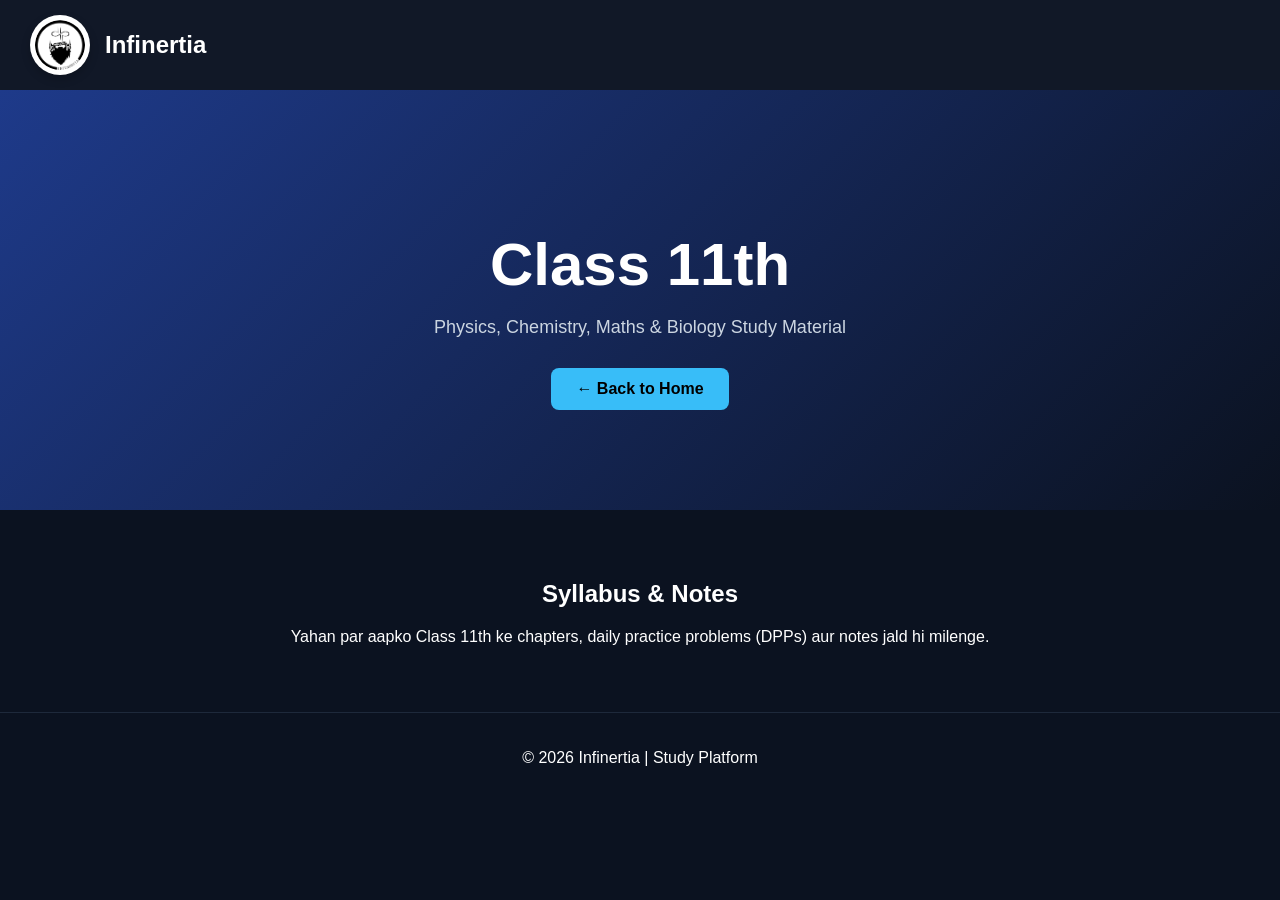
==== class11/index.html @ 275feafd "Create index.html" ====
<!DOCTYPE html>
<html lang="en">
<head>
    <meta charset="UTF-8">
    <meta name="viewport" content="width=device-width, initial-scale=1.0">
    <title>Class 11th - Infinertia</title>
    <link rel="stylesheet" href="../style.css">
</head>
<body>

<header class="header">
    <img src="../logo.png" class="logo" alt="Infinertia Logo">
    <h1>Infinertia</h1>
</header>

<header class="hero">
    <h1>Class 11th</h1>
    <p>Physics, Chemistry, Maths & Biology Study Material</p>
    <a href="/" class="btn">← Back to Home</a>
</header>

<section class="about">
    <h2>Syllabus & Notes</h2>
    <p>Yahan par aapko Class 11th ke chapters, daily practice problems (DPPs) aur notes jald hi milenge.</p>
</section>

<footer>
    <p>© 2026 Infinertia | Study Platform</p>
</footer>

</body>
</html>
---- style.css ----
body {
    margin: 0;
    font-family: Arial, sans-serif;
    background: #0b1220;
    color: white;
}

.header {
    display: flex;
    align-items: center;  
    justify-content: flex-start;
    gap: 15px;            
    padding: 15px 30px;
    background: #111827;
}

.header h1 {
    margin: 0;
    font-size: 24px;
}

.logo {
    width: 50px;
    height: 50px;
    background: white;      
    padding: 5px;             
    border-radius: 50%;       
    object-fit: contain;      
    box-shadow: 0px 4px 10px rgba(0, 0, 0, 0.2); 
}

.hero {
    text-align: center;
    padding: 100px 20px;
    background: linear-gradient(135deg, #1e3a8a, #0b1220);
}

.hero h1 {
    font-size: 60px;
    margin-bottom: 10px;
}

.hero p {
    color: #cbd5e1;
    font-size: 18px;
    margin-bottom: 20px;
}

.btn {
    display: inline-block;
    padding: 12px 25px;
    background: #38bdf8;
    color: black;
    border-radius: 8px;
    text-decoration: none;
    margin-top: 10px;
    font-weight: bold;
    transition: 0.2s;
}

.btn:hover {
    background: #0ea5e9;
    transform: translateY(-2px);
}

.about {
    text-align: center;
    padding: 50px 20px;
}

.grid {
    display: flex;
    justify-content: center;
    gap: 20px;
    flex-wrap: wrap;
    padding: 40px;
}

.card {
    background: #111827;
    padding: 20px;
    width: 220px;
    border-radius: 10px;
    text-align: center;
    transition: 0.3s;
}

.card:hover {
    transform: scale(1.05);
}

.cta {
    text-align: center;
    padding: 60px;
    background: #1e293b;
}

footer {
    text-align: center;
    padding: 20px;
    background: #0b1220;
    border-top: 1px solid #1e293b;
}
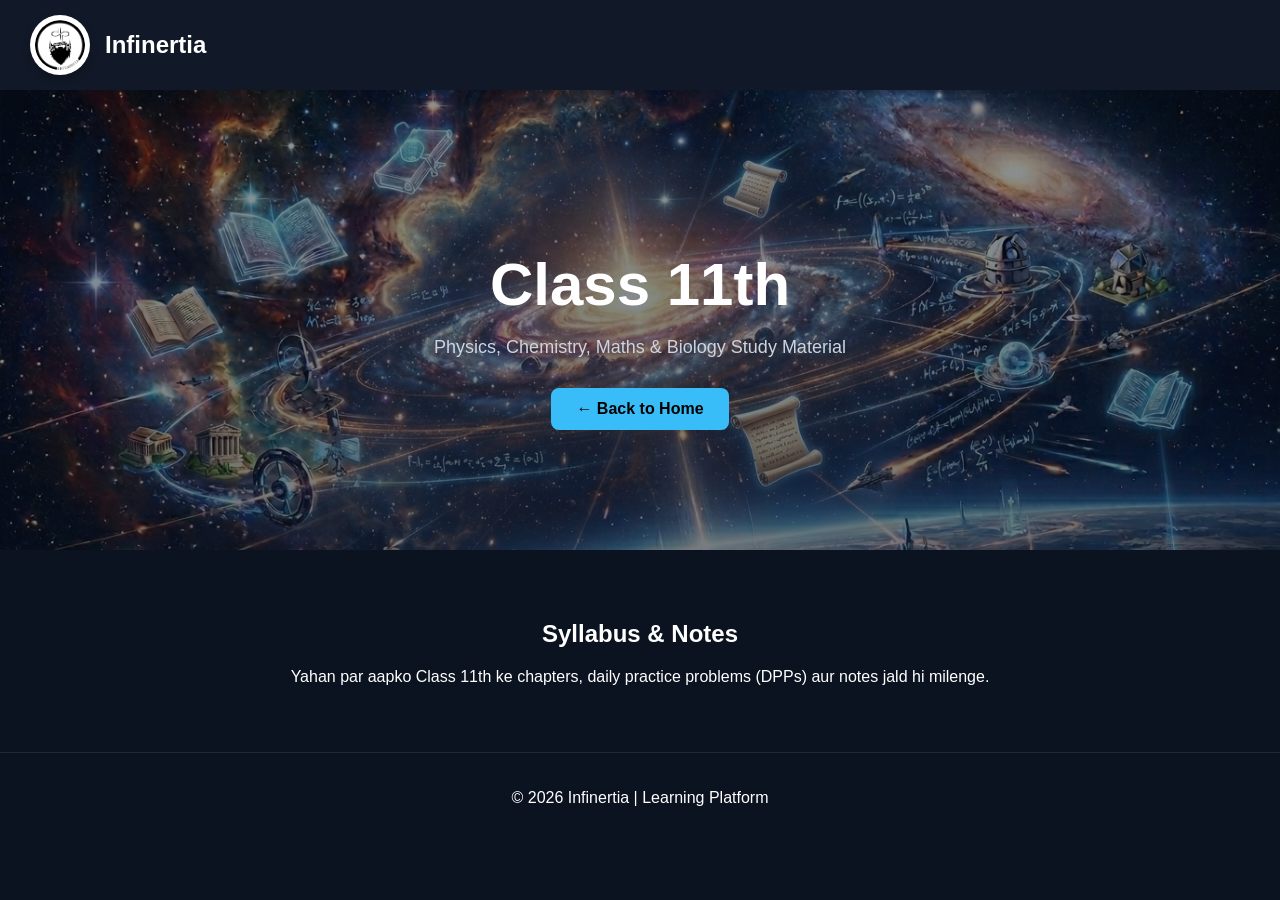
==== commit 62ddb0f8: "Update index.html" ====
--- a/class11/index.html
+++ b/class11/index.html
@@ -25,7 +25,7 @@
 </section>
 
 <footer>
-    <p>© 2026 Infinertia | Study Platform</p>
+    <p>© 2026 Infinertia | Learning Platform</p>
 </footer>
 
 </body>
--- a/style.css
+++ b/style.css
@@ -31,8 +31,11 @@
 
 .hero {
     text-align: center;
-    padding: 100px 20px;
-    background: linear-gradient(135deg, #1e3a8a, #0b1220);
+    padding: 120px 20px;
+    background: linear-gradient(rgba(11, 18, 32, 0.45), rgba(11, 18, 32, 0.55)), url('hero-bg.png');
+    background-size: cover;
+    background-position: center;
+    background-repeat: no-repeat; 
 }
 
 .hero h1 {
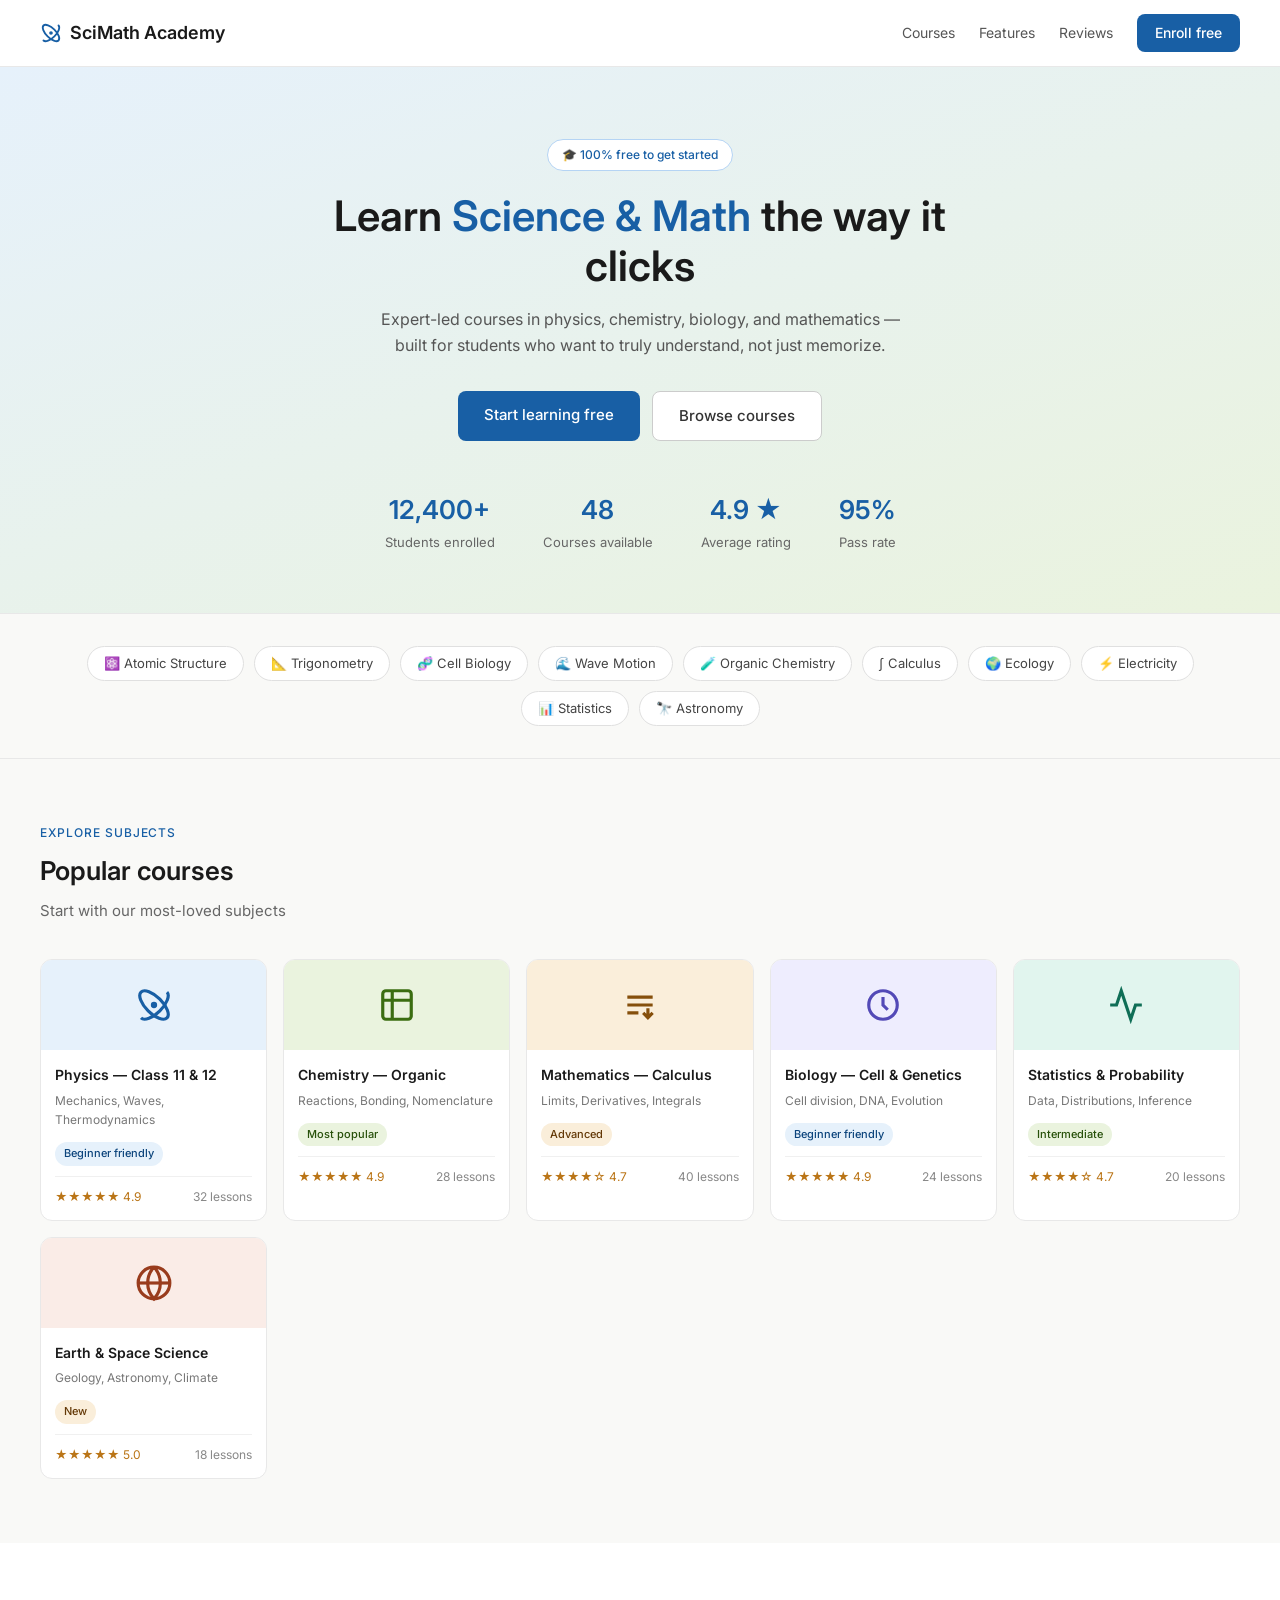
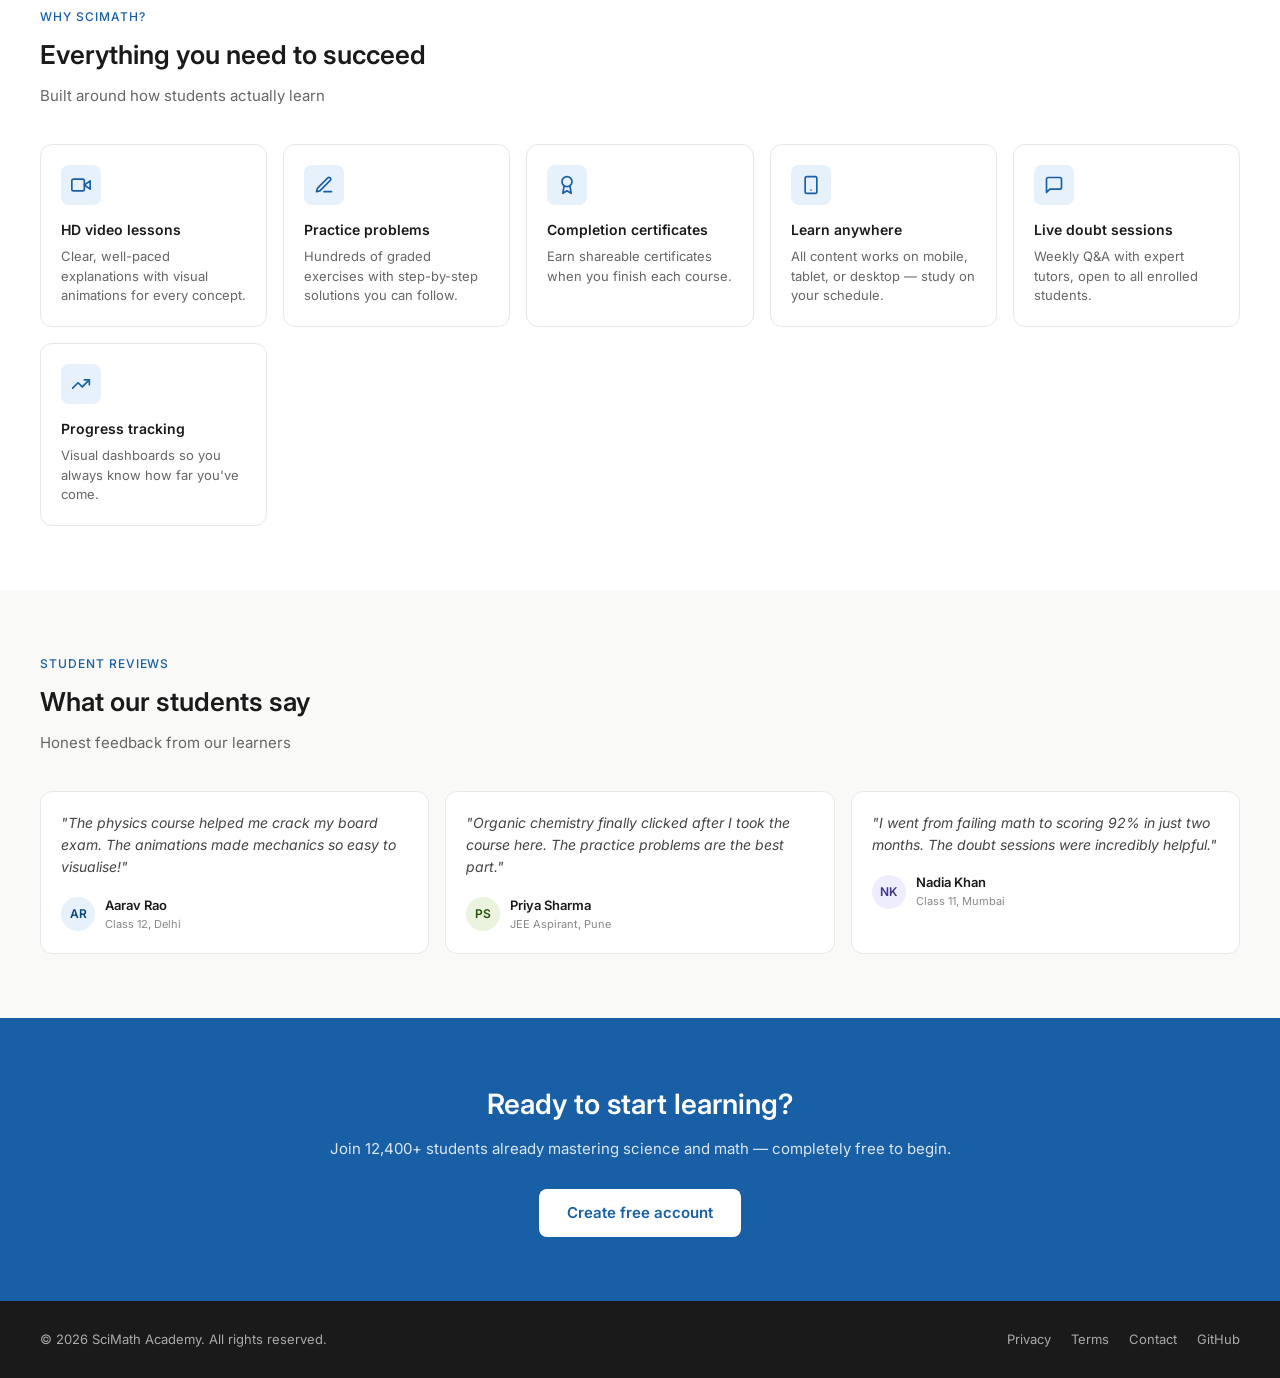
==== commit 392663fa: "Update index.html" ====
--- a/class11/index.html
+++ b/class11/index.html
@@ -1,32 +1,353 @@
+
 <!DOCTYPE html>
 <html lang="en">
 <head>
-    <meta charset="UTF-8">
-    <meta name="viewport" content="width=device-width, initial-scale=1.0">
-    <title>Class 11th - Infinertia</title>
-    <link rel="stylesheet" href="../style.css">
+  <meta charset="UTF-8" />
+  <meta name="viewport" content="width=device-width, initial-scale=1.0"/>
+  <title>SciMath Academy — Learn Science & Math Online</title>
+  <link rel="preconnect" href="https://fonts.googleapis.com">
+  <link rel="preconnect" href="https://fonts.gstatic.com" crossorigin>
+  <link href="https://fonts.googleapis.com/css2?family=Inter:wght@400;500;600&display=swap" rel="stylesheet">
+  <style>
+    *, *::before, *::after { box-sizing: border-box; margin: 0; padding: 0; }
+
+    :root {
+      --blue-50: #E6F1FB; --blue-200: #85B7EB; --blue-600: #185FA5; --blue-800: #0C447C;
+      --green-50: #EAF3DE; --green-800: #27500A; --green-600: #3B6D11;
+      --amber-50: #FAEEDA; --amber-800: #633806; --amber-600: #854F0B;
+      --purple-50: #EEEDFE; --purple-800: #3C3489;
+      --teal-50: #E1F5EE; --teal-800: #085041;
+      --coral-50: #FAECE7; --coral-800: #712B13;
+      --gray: #888780;
+      --radius-md: 8px; --radius-lg: 12px;
+    }
+
+    body { font-family: 'Inter', sans-serif; color: #1a1a1a; background: #fff; line-height: 1.6; }
+
+    /* NAV */
+    nav { display: flex; align-items: center; justify-content: space-between; padding: 14px 40px; border-bottom: 1px solid #e8e8e8; background: #fff; position: sticky; top: 0; z-index: 100; }
+    .logo { font-size: 18px; font-weight: 600; display: flex; align-items: center; gap: 8px; color: #1a1a1a; text-decoration: none; }
+    .logo svg { width: 22px; height: 22px; }
+    .nav-links { display: flex; gap: 24px; align-items: center; }
+    .nav-links a { font-size: 14px; color: #555; text-decoration: none; }
+    .nav-links a:hover { color: #185FA5; }
+    .nav-cta { background: #185FA5; color: #fff !important; padding: 8px 18px; border-radius: var(--radius-md); font-weight: 500; }
+    .nav-cta:hover { background: #0C447C !important; }
+    .hamburger { display: none; cursor: pointer; flex-direction: column; gap: 5px; }
+    .hamburger span { width: 22px; height: 2px; background: #333; border-radius: 2px; display: block; }
+    .mobile-menu { display: none; flex-direction: column; gap: 12px; padding: 16px 40px; background: #fff; border-bottom: 1px solid #e8e8e8; }
+    .mobile-menu a { font-size: 14px; color: #555; text-decoration: none; }
+    .mobile-menu.open { display: flex; }
+
+    /* HERO */
+    .hero { background: linear-gradient(160deg, #E6F1FB 0%, #EAF3DE 100%); padding: 72px 40px 60px; text-align: center; }
+    .hero-badge { display: inline-block; background: #fff; border: 1px solid #B5D4F4; color: #185FA5; font-size: 12px; font-weight: 500; padding: 5px 14px; border-radius: 20px; margin-bottom: 20px; }
+    .hero h1 { font-size: 42px; font-weight: 600; line-height: 1.2; margin-bottom: 16px; max-width: 640px; margin-left: auto; margin-right: auto; }
+    .hero h1 span { color: #185FA5; }
+    .hero p { font-size: 16px; color: #555; max-width: 520px; margin: 0 auto 32px; }
+    .hero-btns { display: flex; gap: 12px; justify-content: center; flex-wrap: wrap; margin-bottom: 48px; }
+    .btn-primary { background: #185FA5; color: #fff; border: none; padding: 12px 26px; border-radius: var(--radius-md); font-size: 15px; cursor: pointer; font-weight: 500; text-decoration: none; display: inline-block; }
+    .btn-primary:hover { background: #0C447C; }
+    .btn-outline { background: #fff; border: 1px solid #ccc; color: #333; padding: 12px 26px; border-radius: var(--radius-md); font-size: 15px; cursor: pointer; font-weight: 500; text-decoration: none; display: inline-block; }
+    .btn-outline:hover { border-color: #185FA5; color: #185FA5; }
+    .stats { display: flex; justify-content: center; gap: 48px; flex-wrap: wrap; }
+    .stat .num { font-size: 26px; font-weight: 600; color: #185FA5; }
+    .stat .lbl { font-size: 13px; color: #666; margin-top: 2px; }
+
+    /* SECTIONS */
+    .section { padding: 64px 40px; }
+    .section.gray { background: #f9f9f7; }
+    .section-label { font-size: 12px; font-weight: 500; color: #185FA5; text-transform: uppercase; letter-spacing: 0.08em; margin-bottom: 8px; }
+    .section-title { font-size: 26px; font-weight: 600; margin-bottom: 8px; }
+    .section-sub { font-size: 15px; color: #666; margin-bottom: 36px; }
+
+    /* COURSES */
+    .courses-grid { display: grid; grid-template-columns: repeat(auto-fit, minmax(200px, 1fr)); gap: 16px; }
+    .course-card { background: #fff; border: 1px solid #e8e8e8; border-radius: var(--radius-lg); overflow: hidden; transition: box-shadow 0.2s, transform 0.2s; cursor: pointer; text-decoration: none; color: inherit; display: block; }
+    .course-card:hover { box-shadow: 0 4px 20px rgba(0,0,0,0.1); transform: translateY(-2px); }
+    .card-thumb { height: 90px; display: flex; align-items: center; justify-content: center; }
+    .card-thumb svg { width: 38px; height: 38px; }
+    .thumb-blue { background: var(--blue-50); }
+    .thumb-green { background: var(--green-50); }
+    .thumb-amber { background: var(--amber-50); }
+    .thumb-purple { background: var(--purple-50); }
+    .thumb-teal { background: var(--teal-50); }
+    .thumb-coral { background: var(--coral-50); }
+    .card-body { padding: 14px; }
+    .card-title { font-size: 14px; font-weight: 600; margin-bottom: 4px; }
+    .card-meta { font-size: 12px; color: #777; margin-bottom: 10px; }
+    .badge { display: inline-block; font-size: 11px; padding: 3px 9px; border-radius: 20px; font-weight: 500; }
+    .badge-blue { background: var(--blue-50); color: var(--blue-800); }
+    .badge-green { background: var(--green-50); color: var(--green-800); }
+    .badge-amber { background: var(--amber-50); color: var(--amber-800); }
+    .card-footer { display: flex; align-items: center; justify-content: space-between; margin-top: 10px; padding-top: 10px; border-top: 1px solid #f0f0f0; }
+    .stars { font-size: 12px; color: #BA7517; }
+    .lessons { font-size: 12px; color: #888; }
+
+    /* FEATURES */
+    .features-grid { display: grid; grid-template-columns: repeat(auto-fit, minmax(200px, 1fr)); gap: 16px; }
+    .feat { padding: 20px; background: #fff; border: 1px solid #e8e8e8; border-radius: var(--radius-lg); }
+    .feat-icon { width: 40px; height: 40px; border-radius: var(--radius-md); background: var(--blue-50); display: flex; align-items: center; justify-content: center; margin-bottom: 14px; }
+    .feat-icon svg { width: 20px; height: 20px; color: #185FA5; stroke: #185FA5; fill: none; }
+    .feat h4 { font-size: 14px; font-weight: 600; margin-bottom: 6px; }
+    .feat p { font-size: 13px; color: #666; line-height: 1.5; }
+
+    /* TESTIMONIALS */
+    .tgrid { display: grid; grid-template-columns: repeat(auto-fit, minmax(220px, 1fr)); gap: 16px; }
+    .tcard { background: #fff; border: 1px solid #e8e8e8; border-radius: var(--radius-lg); padding: 20px; }
+    .tcard blockquote { font-size: 14px; color: #444; line-height: 1.6; margin-bottom: 16px; font-style: italic; }
+    .tauthor { display: flex; align-items: center; gap: 10px; }
+    .avatar { width: 34px; height: 34px; border-radius: 50%; display: flex; align-items: center; justify-content: center; font-size: 12px; font-weight: 600; }
+    .av-blue { background: var(--blue-50); color: var(--blue-800); }
+    .av-green { background: var(--green-50); color: var(--green-800); }
+    .av-purple { background: var(--purple-50); color: var(--purple-800); }
+    .aname { font-size: 13px; font-weight: 600; }
+    .agrade { font-size: 11px; color: #888; }
+
+    /* TOPICS STRIP */
+    .topics { display: flex; flex-wrap: wrap; gap: 10px; justify-content: center; padding: 32px 40px; background: #f9f9f7; border-top: 1px solid #e8e8e8; border-bottom: 1px solid #e8e8e8; }
+    .topic-pill { background: #fff; border: 1px solid #e0e0e0; border-radius: 20px; padding: 6px 16px; font-size: 13px; color: #444; }
+
+    /* CTA */
+    .cta-section { background: #185FA5; padding: 64px 40px; text-align: center; color: #fff; }
+    .cta-section h2 { font-size: 28px; font-weight: 600; margin-bottom: 10px; }
+    .cta-section p { font-size: 15px; opacity: 0.85; margin-bottom: 28px; }
+    .btn-white { background: #fff; color: #185FA5; border: none; padding: 12px 28px; border-radius: var(--radius-md); font-size: 15px; font-weight: 600; cursor: pointer; text-decoration: none; display: inline-block; }
+    .btn-white:hover { background: #E6F1FB; }
+
+    /* FOOTER */
+    footer { padding: 28px 40px; background: #1a1a1a; color: #aaa; display: flex; align-items: center; justify-content: space-between; flex-wrap: wrap; gap: 12px; }
+    .footer-left { font-size: 13px; }
+    .footer-links { display: flex; gap: 20px; }
+    .footer-links a { font-size: 13px; color: #aaa; text-decoration: none; }
+    .footer-links a:hover { color: #fff; }
+
+    /* RESPONSIVE */
+    @media (max-width: 640px) {
+      nav { padding: 14px 20px; }
+      .nav-links { display: none; }
+      .hamburger { display: flex; }
+      .mobile-menu { padding: 16px 20px; }
+      .hero { padding: 48px 20px 40px; }
+      .hero h1 { font-size: 28px; }
+      .stats { gap: 28px; }
+      .section { padding: 48px 20px; }
+      .topics { padding: 24px 20px; }
+      .cta-section { padding: 48px 20px; }
+      footer { padding: 24px 20px; flex-direction: column; text-align: center; }
+    }
+  </style>
 </head>
 <body>
 
-<header class="header">
-    <img src="../logo.png" class="logo" alt="Infinertia Logo">
-    <h1>Infinertia</h1>
-</header>
-
-<header class="hero">
-    <h1>Class 11th</h1>
-    <p>Physics, Chemistry, Maths & Biology Study Material</p>
-    <a href="/" class="btn">← Back to Home</a>
-</header>
-
-<section class="about">
-    <h2>Syllabus & Notes</h2>
-    <p>Yahan par aapko Class 11th ke chapters, daily practice problems (DPPs) aur notes jald hi milenge.</p>
-</section>
-
+<!-- NAV -->
+<nav>
+  <a href="#" class="logo">
+    <svg viewBox="0 0 24 24" fill="none" stroke="#185FA5" stroke-width="2" stroke-linecap="round" stroke-linejoin="round"><circle cx="12" cy="12" r="1"/><path d="M20.2 20.2c2.04-2.03.02-7.36-4.5-11.9C11.18 3.78 5.84 1.76 3.8 3.8c-2.04 2.04-.02 7.37 4.5 11.9s9.87 6.54 11.9 4.5z"/><path d="M3.8 20.2c2.03 2.04 7.37.02 11.9-4.5 4.52-4.53 6.54-9.87 4.5-11.9"/></svg>
+    SciMath Academy
+  </a>
+  <div class="nav-links">
+    <a href="#courses">Courses</a>
+    <a href="#features">Features</a>
+    <a href="#testimonials">Reviews</a>
+    <a href="#enroll" class="nav-cta">Enroll free</a>
+  </div>
+  <div class="hamburger" onclick="document.querySelector('.mobile-menu').classList.toggle('open')">
+    <span></span><span></span><span></span>
+  </div>
+</nav>
+<div class="mobile-menu">
+  <a href="#courses">Courses</a>
+  <a href="#features">Features</a>
+  <a href="#testimonials">Reviews</a>
+  <a href="#enroll" style="color:#185FA5;font-weight:500">Enroll free</a>
+</div>
+
+<!-- HERO -->
+<section class="hero">
+  <div class="hero-badge">🎓 100% free to get started</div>
+  <h1>Learn <span>Science & Math</span> the way it clicks</h1>
+  <p>Expert-led courses in physics, chemistry, biology, and mathematics — built for students who want to truly understand, not just memorize.</p>
+  <div class="hero-btns">
+    <a href="#enroll" class="btn-primary">Start learning free</a>
+    <a href="#courses" class="btn-outline">Browse courses</a>
+  </div>
+  <div class="stats">
+    <div class="stat"><div class="num">12,400+</div><div class="lbl">Students enrolled</div></div>
+    <div class="stat"><div class="num">48</div><div class="lbl">Courses available</div></div>
+    <div class="stat"><div class="num">4.9 ★</div><div class="lbl">Average rating</div></div>
+    <div class="stat"><div class="num">95%</div><div class="lbl">Pass rate</div></div>
+  </div>
+</section>
+
+<!-- TOPIC PILLS -->
+<div class="topics">
+  <span class="topic-pill">⚛️ Atomic Structure</span>
+  <span class="topic-pill">📐 Trigonometry</span>
+  <span class="topic-pill">🧬 Cell Biology</span>
+  <span class="topic-pill">🌊 Wave Motion</span>
+  <span class="topic-pill">🧪 Organic Chemistry</span>
+  <span class="topic-pill">∫ Calculus</span>
+  <span class="topic-pill">🌍 Ecology</span>
+  <span class="topic-pill">⚡ Electricity</span>
+  <span class="topic-pill">📊 Statistics</span>
+  <span class="topic-pill">🔭 Astronomy</span>
+</div>
+
+<!-- COURSES -->
+<section class="section gray" id="courses">
+  <div class="section-label">Explore subjects</div>
+  <div class="section-title">Popular courses</div>
+  <div class="section-sub">Start with our most-loved subjects</div>
+  <div class="courses-grid">
+    <a href="#" class="course-card">
+      <div class="card-thumb thumb-blue">
+        <svg viewBox="0 0 24 24" fill="none" stroke="#185FA5" stroke-width="2"><circle cx="12" cy="12" r="1"/><path d="M20.2 20.2c2.04-2.03.02-7.36-4.5-11.9C11.18 3.78 5.84 1.76 3.8 3.8c-2.04 2.04-.02 7.37 4.5 11.9s9.87 6.54 11.9 4.5z"/><path d="M3.8 20.2c2.03 2.04 7.37.02 11.9-4.5 4.52-4.53 6.54-9.87 4.5-11.9"/></svg>
+      </div>
+      <div class="card-body">
+        <div class="card-title">Physics — Class 11 & 12</div>
+        <div class="card-meta">Mechanics, Waves, Thermodynamics</div>
+        <span class="badge badge-blue">Beginner friendly</span>
+        <div class="card-footer"><span class="stars">★★★★★ 4.9</span><span class="lessons">32 lessons</span></div>
+      </div>
+    </a>
+    <a href="#" class="course-card">
+      <div class="card-thumb thumb-green">
+        <svg viewBox="0 0 24 24" fill="none" stroke="#3B6D11" stroke-width="2"><path d="M9 3H5a2 2 0 0 0-2 2v4m6-6h10a2 2 0 0 1 2 2v4M9 3v18m0 0h10a2 2 0 0 0 2-2V9M9 21H5a2 2 0 0 1-2-2V9m0 0h18"/></svg>
+      </div>
+      <div class="card-body">
+        <div class="card-title">Chemistry — Organic</div>
+        <div class="card-meta">Reactions, Bonding, Nomenclature</div>
+        <span class="badge badge-green">Most popular</span>
+        <div class="card-footer"><span class="stars">★★★★★ 4.9</span><span class="lessons">28 lessons</span></div>
+      </div>
+    </a>
+    <a href="#" class="course-card">
+      <div class="card-thumb thumb-amber">
+        <svg viewBox="0 0 24 24" fill="none" stroke="#854F0B" stroke-width="2"><path d="M4 7h16M4 12h16M4 17h7"/><path d="m14 17 3 3 3-3m-3 3v-6"/></svg>
+      </div>
+      <div class="card-body">
+        <div class="card-title">Mathematics — Calculus</div>
+        <div class="card-meta">Limits, Derivatives, Integrals</div>
+        <span class="badge badge-amber">Advanced</span>
+        <div class="card-footer"><span class="stars">★★★★☆ 4.7</span><span class="lessons">40 lessons</span></div>
+      </div>
+    </a>
+    <a href="#" class="course-card">
+      <div class="card-thumb thumb-purple">
+        <svg viewBox="0 0 24 24" fill="none" stroke="#534AB7" stroke-width="2"><path d="M3 12a9 9 0 1 0 18 0 9 9 0 0 0-18 0"/><path d="M12 7v5l3 3"/></svg>
+      </div>
+      <div class="card-body">
+        <div class="card-title">Biology — Cell & Genetics</div>
+        <div class="card-meta">Cell division, DNA, Evolution</div>
+        <span class="badge badge-blue">Beginner friendly</span>
+        <div class="card-footer"><span class="stars">★★★★★ 4.9</span><span class="lessons">24 lessons</span></div>
+      </div>
+    </a>
+    <a href="#" class="course-card">
+      <div class="card-thumb thumb-teal">
+        <svg viewBox="0 0 24 24" fill="none" stroke="#0F6E56" stroke-width="2"><polyline points="22 12 18 12 15 21 9 3 6 12 2 12"/></svg>
+      </div>
+      <div class="card-body">
+        <div class="card-title">Statistics & Probability</div>
+        <div class="card-meta">Data, Distributions, Inference</div>
+        <span class="badge badge-green">Intermediate</span>
+        <div class="card-footer"><span class="stars">★★★★☆ 4.7</span><span class="lessons">20 lessons</span></div>
+      </div>
+    </a>
+    <a href="#" class="course-card">
+      <div class="card-thumb thumb-coral">
+        <svg viewBox="0 0 24 24" fill="none" stroke="#993C1D" stroke-width="2"><circle cx="12" cy="12" r="10"/><path d="M12 2a14.5 14.5 0 0 0 0 20 14.5 14.5 0 0 0 0-20"/><path d="M2 12h20"/></svg>
+      </div>
+      <div class="card-body">
+        <div class="card-title">Earth & Space Science</div>
+        <div class="card-meta">Geology, Astronomy, Climate</div>
+        <span class="badge badge-amber">New</span>
+        <div class="card-footer"><span class="stars">★★★★★ 5.0</span><span class="lessons">18 lessons</span></div>
+      </div>
+    </a>
+  </div>
+</section>
+
+<!-- FEATURES -->
+<section class="section" id="features">
+  <div class="section-label">Why SciMath?</div>
+  <div class="section-title">Everything you need to succeed</div>
+  <div class="section-sub">Built around how students actually learn</div>
+  <div class="features-grid">
+    <div class="feat">
+      <div class="feat-icon"><svg viewBox="0 0 24 24" stroke-width="2" stroke-linecap="round" stroke-linejoin="round"><polygon points="23 7 16 12 23 17 23 7"/><rect x="1" y="5" width="15" height="14" rx="2"/></svg></div>
+      <h4>HD video lessons</h4>
+      <p>Clear, well-paced explanations with visual animations for every concept.</p>
+    </div>
+    <div class="feat">
+      <div class="feat-icon"><svg viewBox="0 0 24 24" stroke-width="2" stroke-linecap="round" stroke-linejoin="round"><path d="M12 20h9"/><path d="M16.5 3.5a2.121 2.121 0 0 1 3 3L7 19l-4 1 1-4L16.5 3.5z"/></svg></div>
+      <h4>Practice problems</h4>
+      <p>Hundreds of graded exercises with step-by-step solutions you can follow.</p>
+    </div>
+    <div class="feat">
+      <div class="feat-icon"><svg viewBox="0 0 24 24" stroke-width="2" stroke-linecap="round" stroke-linejoin="round"><circle cx="12" cy="8" r="6"/><path d="M15.477 12.89L17 22l-5-3-5 3 1.523-9.11"/></svg></div>
+      <h4>Completion certificates</h4>
+      <p>Earn shareable certificates when you finish each course.</p>
+    </div>
+    <div class="feat">
+      <div class="feat-icon"><svg viewBox="0 0 24 24" stroke-width="2" stroke-linecap="round" stroke-linejoin="round"><rect x="5" y="2" width="14" height="20" rx="2"/><line x1="12" y1="18" x2="12.01" y2="18"/></svg></div>
+      <h4>Learn anywhere</h4>
+      <p>All content works on mobile, tablet, or desktop — study on your schedule.</p>
+    </div>
+    <div class="feat">
+      <div class="feat-icon"><svg viewBox="0 0 24 24" stroke-width="2" stroke-linecap="round" stroke-linejoin="round"><path d="M21 15a2 2 0 0 1-2 2H7l-4 4V5a2 2 0 0 1 2-2h14a2 2 0 0 1 2 2z"/></svg></div>
+      <h4>Live doubt sessions</h4>
+      <p>Weekly Q&A with expert tutors, open to all enrolled students.</p>
+    </div>
+    <div class="feat">
+      <div class="feat-icon"><svg viewBox="0 0 24 24" stroke-width="2" stroke-linecap="round" stroke-linejoin="round"><polyline points="22 7 13.5 15.5 8.5 10.5 2 17"/><polyline points="16 7 22 7 22 13"/></svg></div>
+      <h4>Progress tracking</h4>
+      <p>Visual dashboards so you always know how far you've come.</p>
+    </div>
+  </div>
+</section>
+
+<!-- TESTIMONIALS -->
+<section class="section gray" id="testimonials">
+  <div class="section-label">Student reviews</div>
+  <div class="section-title">What our students say</div>
+  <div class="section-sub">Honest feedback from our learners</div>
+  <div class="tgrid">
+    <div class="tcard">
+      <blockquote>"The physics course helped me crack my board exam. The animations made mechanics so easy to visualise!"</blockquote>
+      <div class="tauthor"><div class="avatar av-blue">AR</div><div><div class="aname">Aarav Rao</div><div class="agrade">Class 12, Delhi</div></div></div>
+    </div>
+    <div class="tcard">
+      <blockquote>"Organic chemistry finally clicked after I took the course here. The practice problems are the best part."</blockquote>
+      <div class="tauthor"><div class="avatar av-green">PS</div><div><div class="aname">Priya Sharma</div><div class="agrade">JEE Aspirant, Pune</div></div></div>
+    </div>
+    <div class="tcard">
+      <blockquote>"I went from failing math to scoring 92% in just two months. The doubt sessions were incredibly helpful."</blockquote>
+      <div class="tauthor"><div class="avatar av-purple">NK</div><div><div class="aname">Nadia Khan</div><div class="agrade">Class 11, Mumbai</div></div></div>
+    </div>
+  </div>
+</section>
+
+<!-- ENROLL CTA -->
+<section class="cta-section" id="enroll">
+  <h2>Ready to start learning?</h2>
+  <p>Join 12,400+ students already mastering science and math — completely free to begin.</p>
+  <a href="mailto:hello@scimathacademy.com" class="btn-white">Create free account</a>
+</section>
+
+<!-- FOOTER -->
 <footer>
-    <p>© 2026 Infinertia | Learning Platform</p>
+  <div class="footer-left">© 2026 SciMath Academy. All rights reserved.</div>
+  <div class="footer-links">
+    <a href="#">Privacy</a>
+    <a href="#">Terms</a>
+    <a href="#">Contact</a>
+    <a href="https://github.com" target="_blank">GitHub</a>
+  </div>
 </footer>
 
 </body>
 </html>
+
+
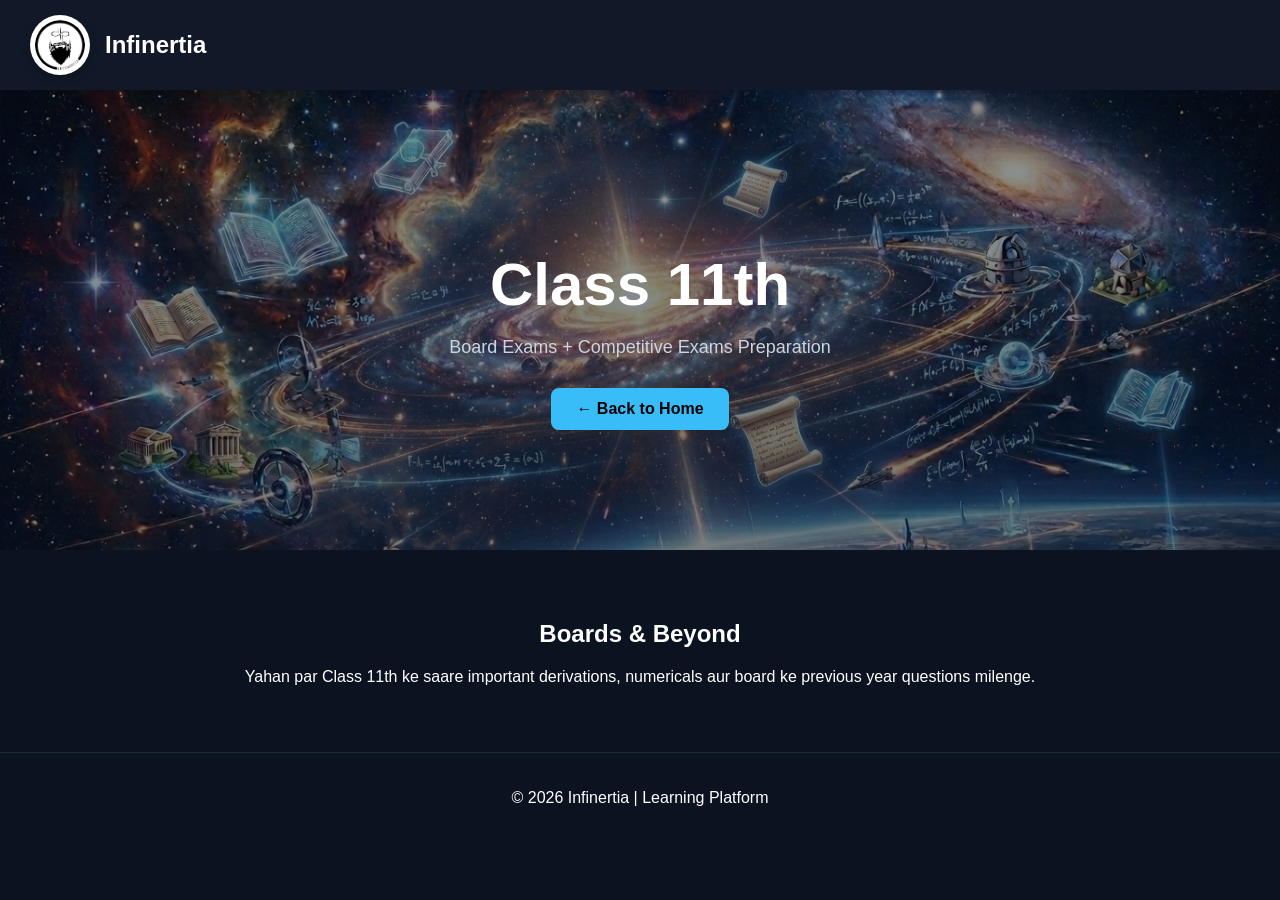
==== commit c0ec8354: "Update index.html" ====
--- a/class11/index.html
+++ b/class11/index.html
@@ -1,353 +1,31 @@
-
 <!DOCTYPE html>
 <html lang="en">
 <head>
-  <meta charset="UTF-8" />
-  <meta name="viewport" content="width=device-width, initial-scale=1.0"/>
-  <title>SciMath Academy — Learn Science & Math Online</title>
-  <link rel="preconnect" href="https://fonts.googleapis.com">
-  <link rel="preconnect" href="https://fonts.gstatic.com" crossorigin>
-  <link href="https://fonts.googleapis.com/css2?family=Inter:wght@400;500;600&display=swap" rel="stylesheet">
-  <style>
-    *, *::before, *::after { box-sizing: border-box; margin: 0; padding: 0; }
-
-    :root {
-      --blue-50: #E6F1FB; --blue-200: #85B7EB; --blue-600: #185FA5; --blue-800: #0C447C;
-      --green-50: #EAF3DE; --green-800: #27500A; --green-600: #3B6D11;
-      --amber-50: #FAEEDA; --amber-800: #633806; --amber-600: #854F0B;
-      --purple-50: #EEEDFE; --purple-800: #3C3489;
-      --teal-50: #E1F5EE; --teal-800: #085041;
-      --coral-50: #FAECE7; --coral-800: #712B13;
-      --gray: #888780;
-      --radius-md: 8px; --radius-lg: 12px;
-    }
-
-    body { font-family: 'Inter', sans-serif; color: #1a1a1a; background: #fff; line-height: 1.6; }
-
-    /* NAV */
-    nav { display: flex; align-items: center; justify-content: space-between; padding: 14px 40px; border-bottom: 1px solid #e8e8e8; background: #fff; position: sticky; top: 0; z-index: 100; }
-    .logo { font-size: 18px; font-weight: 600; display: flex; align-items: center; gap: 8px; color: #1a1a1a; text-decoration: none; }
-    .logo svg { width: 22px; height: 22px; }
-    .nav-links { display: flex; gap: 24px; align-items: center; }
-    .nav-links a { font-size: 14px; color: #555; text-decoration: none; }
-    .nav-links a:hover { color: #185FA5; }
-    .nav-cta { background: #185FA5; color: #fff !important; padding: 8px 18px; border-radius: var(--radius-md); font-weight: 500; }
-    .nav-cta:hover { background: #0C447C !important; }
-    .hamburger { display: none; cursor: pointer; flex-direction: column; gap: 5px; }
-    .hamburger span { width: 22px; height: 2px; background: #333; border-radius: 2px; display: block; }
-    .mobile-menu { display: none; flex-direction: column; gap: 12px; padding: 16px 40px; background: #fff; border-bottom: 1px solid #e8e8e8; }
-    .mobile-menu a { font-size: 14px; color: #555; text-decoration: none; }
-    .mobile-menu.open { display: flex; }
-
-    /* HERO */
-    .hero { background: linear-gradient(160deg, #E6F1FB 0%, #EAF3DE 100%); padding: 72px 40px 60px; text-align: center; }
-    .hero-badge { display: inline-block; background: #fff; border: 1px solid #B5D4F4; color: #185FA5; font-size: 12px; font-weight: 500; padding: 5px 14px; border-radius: 20px; margin-bottom: 20px; }
-    .hero h1 { font-size: 42px; font-weight: 600; line-height: 1.2; margin-bottom: 16px; max-width: 640px; margin-left: auto; margin-right: auto; }
-    .hero h1 span { color: #185FA5; }
-    .hero p { font-size: 16px; color: #555; max-width: 520px; margin: 0 auto 32px; }
-    .hero-btns { display: flex; gap: 12px; justify-content: center; flex-wrap: wrap; margin-bottom: 48px; }
-    .btn-primary { background: #185FA5; color: #fff; border: none; padding: 12px 26px; border-radius: var(--radius-md); font-size: 15px; cursor: pointer; font-weight: 500; text-decoration: none; display: inline-block; }
-    .btn-primary:hover { background: #0C447C; }
-    .btn-outline { background: #fff; border: 1px solid #ccc; color: #333; padding: 12px 26px; border-radius: var(--radius-md); font-size: 15px; cursor: pointer; font-weight: 500; text-decoration: none; display: inline-block; }
-    .btn-outline:hover { border-color: #185FA5; color: #185FA5; }
-    .stats { display: flex; justify-content: center; gap: 48px; flex-wrap: wrap; }
-    .stat .num { font-size: 26px; font-weight: 600; color: #185FA5; }
-    .stat .lbl { font-size: 13px; color: #666; margin-top: 2px; }
-
-    /* SECTIONS */
-    .section { padding: 64px 40px; }
-    .section.gray { background: #f9f9f7; }
-    .section-label { font-size: 12px; font-weight: 500; color: #185FA5; text-transform: uppercase; letter-spacing: 0.08em; margin-bottom: 8px; }
-    .section-title { font-size: 26px; font-weight: 600; margin-bottom: 8px; }
-    .section-sub { font-size: 15px; color: #666; margin-bottom: 36px; }
-
-    /* COURSES */
-    .courses-grid { display: grid; grid-template-columns: repeat(auto-fit, minmax(200px, 1fr)); gap: 16px; }
-    .course-card { background: #fff; border: 1px solid #e8e8e8; border-radius: var(--radius-lg); overflow: hidden; transition: box-shadow 0.2s, transform 0.2s; cursor: pointer; text-decoration: none; color: inherit; display: block; }
-    .course-card:hover { box-shadow: 0 4px 20px rgba(0,0,0,0.1); transform: translateY(-2px); }
-    .card-thumb { height: 90px; display: flex; align-items: center; justify-content: center; }
-    .card-thumb svg { width: 38px; height: 38px; }
-    .thumb-blue { background: var(--blue-50); }
-    .thumb-green { background: var(--green-50); }
-    .thumb-amber { background: var(--amber-50); }
-    .thumb-purple { background: var(--purple-50); }
-    .thumb-teal { background: var(--teal-50); }
-    .thumb-coral { background: var(--coral-50); }
-    .card-body { padding: 14px; }
-    .card-title { font-size: 14px; font-weight: 600; margin-bottom: 4px; }
-    .card-meta { font-size: 12px; color: #777; margin-bottom: 10px; }
-    .badge { display: inline-block; font-size: 11px; padding: 3px 9px; border-radius: 20px; font-weight: 500; }
-    .badge-blue { background: var(--blue-50); color: var(--blue-800); }
-    .badge-green { background: var(--green-50); color: var(--green-800); }
-    .badge-amber { background: var(--amber-50); color: var(--amber-800); }
-    .card-footer { display: flex; align-items: center; justify-content: space-between; margin-top: 10px; padding-top: 10px; border-top: 1px solid #f0f0f0; }
-    .stars { font-size: 12px; color: #BA7517; }
-    .lessons { font-size: 12px; color: #888; }
-
-    /* FEATURES */
-    .features-grid { display: grid; grid-template-columns: repeat(auto-fit, minmax(200px, 1fr)); gap: 16px; }
-    .feat { padding: 20px; background: #fff; border: 1px solid #e8e8e8; border-radius: var(--radius-lg); }
-    .feat-icon { width: 40px; height: 40px; border-radius: var(--radius-md); background: var(--blue-50); display: flex; align-items: center; justify-content: center; margin-bottom: 14px; }
-    .feat-icon svg { width: 20px; height: 20px; color: #185FA5; stroke: #185FA5; fill: none; }
-    .feat h4 { font-size: 14px; font-weight: 600; margin-bottom: 6px; }
-    .feat p { font-size: 13px; color: #666; line-height: 1.5; }
-
-    /* TESTIMONIALS */
-    .tgrid { display: grid; grid-template-columns: repeat(auto-fit, minmax(220px, 1fr)); gap: 16px; }
-    .tcard { background: #fff; border: 1px solid #e8e8e8; border-radius: var(--radius-lg); padding: 20px; }
-    .tcard blockquote { font-size: 14px; color: #444; line-height: 1.6; margin-bottom: 16px; font-style: italic; }
-    .tauthor { display: flex; align-items: center; gap: 10px; }
-    .avatar { width: 34px; height: 34px; border-radius: 50%; display: flex; align-items: center; justify-content: center; font-size: 12px; font-weight: 600; }
-    .av-blue { background: var(--blue-50); color: var(--blue-800); }
-    .av-green { background: var(--green-50); color: var(--green-800); }
-    .av-purple { background: var(--purple-50); color: var(--purple-800); }
-    .aname { font-size: 13px; font-weight: 600; }
-    .agrade { font-size: 11px; color: #888; }
-
-    /* TOPICS STRIP */
-    .topics { display: flex; flex-wrap: wrap; gap: 10px; justify-content: center; padding: 32px 40px; background: #f9f9f7; border-top: 1px solid #e8e8e8; border-bottom: 1px solid #e8e8e8; }
-    .topic-pill { background: #fff; border: 1px solid #e0e0e0; border-radius: 20px; padding: 6px 16px; font-size: 13px; color: #444; }
-
-    /* CTA */
-    .cta-section { background: #185FA5; padding: 64px 40px; text-align: center; color: #fff; }
-    .cta-section h2 { font-size: 28px; font-weight: 600; margin-bottom: 10px; }
-    .cta-section p { font-size: 15px; opacity: 0.85; margin-bottom: 28px; }
-    .btn-white { background: #fff; color: #185FA5; border: none; padding: 12px 28px; border-radius: var(--radius-md); font-size: 15px; font-weight: 600; cursor: pointer; text-decoration: none; display: inline-block; }
-    .btn-white:hover { background: #E6F1FB; }
-
-    /* FOOTER */
-    footer { padding: 28px 40px; background: #1a1a1a; color: #aaa; display: flex; align-items: center; justify-content: space-between; flex-wrap: wrap; gap: 12px; }
-    .footer-left { font-size: 13px; }
-    .footer-links { display: flex; gap: 20px; }
-    .footer-links a { font-size: 13px; color: #aaa; text-decoration: none; }
-    .footer-links a:hover { color: #fff; }
-
-    /* RESPONSIVE */
-    @media (max-width: 640px) {
-      nav { padding: 14px 20px; }
-      .nav-links { display: none; }
-      .hamburger { display: flex; }
-      .mobile-menu { padding: 16px 20px; }
-      .hero { padding: 48px 20px 40px; }
-      .hero h1 { font-size: 28px; }
-      .stats { gap: 28px; }
-      .section { padding: 48px 20px; }
-      .topics { padding: 24px 20px; }
-      .cta-section { padding: 48px 20px; }
-      footer { padding: 24px 20px; flex-direction: column; text-align: center; }
-    }
-  </style>
+    <meta charset="UTF-8">
+    <meta name="viewport" content="width=device-width, initial-scale=1.0">
+    <title>Class 11th - Infinertia</title>
+    <link rel="stylesheet" href="../style.css">
 </head>
 <body>
 
-<!-- NAV -->
-<nav>
-  <a href="#" class="logo">
-    <svg viewBox="0 0 24 24" fill="none" stroke="#185FA5" stroke-width="2" stroke-linecap="round" stroke-linejoin="round"><circle cx="12" cy="12" r="1"/><path d="M20.2 20.2c2.04-2.03.02-7.36-4.5-11.9C11.18 3.78 5.84 1.76 3.8 3.8c-2.04 2.04-.02 7.37 4.5 11.9s9.87 6.54 11.9 4.5z"/><path d="M3.8 20.2c2.03 2.04 7.37.02 11.9-4.5 4.52-4.53 6.54-9.87 4.5-11.9"/></svg>
-    SciMath Academy
-  </a>
-  <div class="nav-links">
-    <a href="#courses">Courses</a>
-    <a href="#features">Features</a>
-    <a href="#testimonials">Reviews</a>
-    <a href="#enroll" class="nav-cta">Enroll free</a>
-  </div>
-  <div class="hamburger" onclick="document.querySelector('.mobile-menu').classList.toggle('open')">
-    <span></span><span></span><span></span>
-  </div>
-</nav>
-<div class="mobile-menu">
-  <a href="#courses">Courses</a>
-  <a href="#features">Features</a>
-  <a href="#testimonials">Reviews</a>
-  <a href="#enroll" style="color:#185FA5;font-weight:500">Enroll free</a>
-</div>
+<header class="header">
+    <img src="../logo.png" class="logo" alt="Infinertia Logo">
+    <h1>Infinertia</h1>
+</header>
 
-<!-- HERO -->
-<section class="hero">
-  <div class="hero-badge">🎓 100% free to get started</div>
-  <h1>Learn <span>Science & Math</span> the way it clicks</h1>
-  <p>Expert-led courses in physics, chemistry, biology, and mathematics — built for students who want to truly understand, not just memorize.</p>
-  <div class="hero-btns">
-    <a href="#enroll" class="btn-primary">Start learning free</a>
-    <a href="#courses" class="btn-outline">Browse courses</a>
-  </div>
-  <div class="stats">
-    <div class="stat"><div class="num">12,400+</div><div class="lbl">Students enrolled</div></div>
-    <div class="stat"><div class="num">48</div><div class="lbl">Courses available</div></div>
-    <div class="stat"><div class="num">4.9 ★</div><div class="lbl">Average rating</div></div>
-    <div class="stat"><div class="num">95%</div><div class="lbl">Pass rate</div></div>
-  </div>
+<header class="hero">
+    <h1>Class 11th</h1>
+    <p>Board Exams + Competitive Exams Preparation</p>
+    <a href="/" class="btn">← Back to Home</a>
+</header>
+
+<section class="about">
+    <h2>Boards & Beyond</h2>
+    <p>Yahan par Class 11th ke saare important derivations, numericals aur board ke previous year questions milenge.</p>
 </section>
 
-<!-- TOPIC PILLS -->
-<div class="topics">
-  <span class="topic-pill">⚛️ Atomic Structure</span>
-  <span class="topic-pill">📐 Trigonometry</span>
-  <span class="topic-pill">🧬 Cell Biology</span>
-  <span class="topic-pill">🌊 Wave Motion</span>
-  <span class="topic-pill">🧪 Organic Chemistry</span>
-  <span class="topic-pill">∫ Calculus</span>
-  <span class="topic-pill">🌍 Ecology</span>
-  <span class="topic-pill">⚡ Electricity</span>
-  <span class="topic-pill">📊 Statistics</span>
-  <span class="topic-pill">🔭 Astronomy</span>
-</div>
-
-<!-- COURSES -->
-<section class="section gray" id="courses">
-  <div class="section-label">Explore subjects</div>
-  <div class="section-title">Popular courses</div>
-  <div class="section-sub">Start with our most-loved subjects</div>
-  <div class="courses-grid">
-    <a href="#" class="course-card">
-      <div class="card-thumb thumb-blue">
-        <svg viewBox="0 0 24 24" fill="none" stroke="#185FA5" stroke-width="2"><circle cx="12" cy="12" r="1"/><path d="M20.2 20.2c2.04-2.03.02-7.36-4.5-11.9C11.18 3.78 5.84 1.76 3.8 3.8c-2.04 2.04-.02 7.37 4.5 11.9s9.87 6.54 11.9 4.5z"/><path d="M3.8 20.2c2.03 2.04 7.37.02 11.9-4.5 4.52-4.53 6.54-9.87 4.5-11.9"/></svg>
-      </div>
-      <div class="card-body">
-        <div class="card-title">Physics — Class 11 & 12</div>
-        <div class="card-meta">Mechanics, Waves, Thermodynamics</div>
-        <span class="badge badge-blue">Beginner friendly</span>
-        <div class="card-footer"><span class="stars">★★★★★ 4.9</span><span class="lessons">32 lessons</span></div>
-      </div>
-    </a>
-    <a href="#" class="course-card">
-      <div class="card-thumb thumb-green">
-        <svg viewBox="0 0 24 24" fill="none" stroke="#3B6D11" stroke-width="2"><path d="M9 3H5a2 2 0 0 0-2 2v4m6-6h10a2 2 0 0 1 2 2v4M9 3v18m0 0h10a2 2 0 0 0 2-2V9M9 21H5a2 2 0 0 1-2-2V9m0 0h18"/></svg>
-      </div>
-      <div class="card-body">
-        <div class="card-title">Chemistry — Organic</div>
-        <div class="card-meta">Reactions, Bonding, Nomenclature</div>
-        <span class="badge badge-green">Most popular</span>
-        <div class="card-footer"><span class="stars">★★★★★ 4.9</span><span class="lessons">28 lessons</span></div>
-      </div>
-    </a>
-    <a href="#" class="course-card">
-      <div class="card-thumb thumb-amber">
-        <svg viewBox="0 0 24 24" fill="none" stroke="#854F0B" stroke-width="2"><path d="M4 7h16M4 12h16M4 17h7"/><path d="m14 17 3 3 3-3m-3 3v-6"/></svg>
-      </div>
-      <div class="card-body">
-        <div class="card-title">Mathematics — Calculus</div>
-        <div class="card-meta">Limits, Derivatives, Integrals</div>
-        <span class="badge badge-amber">Advanced</span>
-        <div class="card-footer"><span class="stars">★★★★☆ 4.7</span><span class="lessons">40 lessons</span></div>
-      </div>
-    </a>
-    <a href="#" class="course-card">
-      <div class="card-thumb thumb-purple">
-        <svg viewBox="0 0 24 24" fill="none" stroke="#534AB7" stroke-width="2"><path d="M3 12a9 9 0 1 0 18 0 9 9 0 0 0-18 0"/><path d="M12 7v5l3 3"/></svg>
-      </div>
-      <div class="card-body">
-        <div class="card-title">Biology — Cell & Genetics</div>
-        <div class="card-meta">Cell division, DNA, Evolution</div>
-        <span class="badge badge-blue">Beginner friendly</span>
-        <div class="card-footer"><span class="stars">★★★★★ 4.9</span><span class="lessons">24 lessons</span></div>
-      </div>
-    </a>
-    <a href="#" class="course-card">
-      <div class="card-thumb thumb-teal">
-        <svg viewBox="0 0 24 24" fill="none" stroke="#0F6E56" stroke-width="2"><polyline points="22 12 18 12 15 21 9 3 6 12 2 12"/></svg>
-      </div>
-      <div class="card-body">
-        <div class="card-title">Statistics & Probability</div>
-        <div class="card-meta">Data, Distributions, Inference</div>
-        <span class="badge badge-green">Intermediate</span>
-        <div class="card-footer"><span class="stars">★★★★☆ 4.7</span><span class="lessons">20 lessons</span></div>
-      </div>
-    </a>
-    <a href="#" class="course-card">
-      <div class="card-thumb thumb-coral">
-        <svg viewBox="0 0 24 24" fill="none" stroke="#993C1D" stroke-width="2"><circle cx="12" cy="12" r="10"/><path d="M12 2a14.5 14.5 0 0 0 0 20 14.5 14.5 0 0 0 0-20"/><path d="M2 12h20"/></svg>
-      </div>
-      <div class="card-body">
-        <div class="card-title">Earth & Space Science</div>
-        <div class="card-meta">Geology, Astronomy, Climate</div>
-        <span class="badge badge-amber">New</span>
-        <div class="card-footer"><span class="stars">★★★★★ 5.0</span><span class="lessons">18 lessons</span></div>
-      </div>
-    </a>
-  </div>
-</section>
-
-<!-- FEATURES -->
-<section class="section" id="features">
-  <div class="section-label">Why SciMath?</div>
-  <div class="section-title">Everything you need to succeed</div>
-  <div class="section-sub">Built around how students actually learn</div>
-  <div class="features-grid">
-    <div class="feat">
-      <div class="feat-icon"><svg viewBox="0 0 24 24" stroke-width="2" stroke-linecap="round" stroke-linejoin="round"><polygon points="23 7 16 12 23 17 23 7"/><rect x="1" y="5" width="15" height="14" rx="2"/></svg></div>
-      <h4>HD video lessons</h4>
-      <p>Clear, well-paced explanations with visual animations for every concept.</p>
-    </div>
-    <div class="feat">
-      <div class="feat-icon"><svg viewBox="0 0 24 24" stroke-width="2" stroke-linecap="round" stroke-linejoin="round"><path d="M12 20h9"/><path d="M16.5 3.5a2.121 2.121 0 0 1 3 3L7 19l-4 1 1-4L16.5 3.5z"/></svg></div>
-      <h4>Practice problems</h4>
-      <p>Hundreds of graded exercises with step-by-step solutions you can follow.</p>
-    </div>
-    <div class="feat">
-      <div class="feat-icon"><svg viewBox="0 0 24 24" stroke-width="2" stroke-linecap="round" stroke-linejoin="round"><circle cx="12" cy="8" r="6"/><path d="M15.477 12.89L17 22l-5-3-5 3 1.523-9.11"/></svg></div>
-      <h4>Completion certificates</h4>
-      <p>Earn shareable certificates when you finish each course.</p>
-    </div>
-    <div class="feat">
-      <div class="feat-icon"><svg viewBox="0 0 24 24" stroke-width="2" stroke-linecap="round" stroke-linejoin="round"><rect x="5" y="2" width="14" height="20" rx="2"/><line x1="12" y1="18" x2="12.01" y2="18"/></svg></div>
-      <h4>Learn anywhere</h4>
-      <p>All content works on mobile, tablet, or desktop — study on your schedule.</p>
-    </div>
-    <div class="feat">
-      <div class="feat-icon"><svg viewBox="0 0 24 24" stroke-width="2" stroke-linecap="round" stroke-linejoin="round"><path d="M21 15a2 2 0 0 1-2 2H7l-4 4V5a2 2 0 0 1 2-2h14a2 2 0 0 1 2 2z"/></svg></div>
-      <h4>Live doubt sessions</h4>
-      <p>Weekly Q&A with expert tutors, open to all enrolled students.</p>
-    </div>
-    <div class="feat">
-      <div class="feat-icon"><svg viewBox="0 0 24 24" stroke-width="2" stroke-linecap="round" stroke-linejoin="round"><polyline points="22 7 13.5 15.5 8.5 10.5 2 17"/><polyline points="16 7 22 7 22 13"/></svg></div>
-      <h4>Progress tracking</h4>
-      <p>Visual dashboards so you always know how far you've come.</p>
-    </div>
-  </div>
-</section>
-
-<!-- TESTIMONIALS -->
-<section class="section gray" id="testimonials">
-  <div class="section-label">Student reviews</div>
-  <div class="section-title">What our students say</div>
-  <div class="section-sub">Honest feedback from our learners</div>
-  <div class="tgrid">
-    <div class="tcard">
-      <blockquote>"The physics course helped me crack my board exam. The animations made mechanics so easy to visualise!"</blockquote>
-      <div class="tauthor"><div class="avatar av-blue">AR</div><div><div class="aname">Aarav Rao</div><div class="agrade">Class 12, Delhi</div></div></div>
-    </div>
-    <div class="tcard">
-      <blockquote>"Organic chemistry finally clicked after I took the course here. The practice problems are the best part."</blockquote>
-      <div class="tauthor"><div class="avatar av-green">PS</div><div><div class="aname">Priya Sharma</div><div class="agrade">JEE Aspirant, Pune</div></div></div>
-    </div>
-    <div class="tcard">
-      <blockquote>"I went from failing math to scoring 92% in just two months. The doubt sessions were incredibly helpful."</blockquote>
-      <div class="tauthor"><div class="avatar av-purple">NK</div><div><div class="aname">Nadia Khan</div><div class="agrade">Class 11, Mumbai</div></div></div>
-    </div>
-  </div>
-</section>
-
-<!-- ENROLL CTA -->
-<section class="cta-section" id="enroll">
-  <h2>Ready to start learning?</h2>
-  <p>Join 12,400+ students already mastering science and math — completely free to begin.</p>
-  <a href="mailto:hello@scimathacademy.com" class="btn-white">Create free account</a>
-</section>
-
-<!-- FOOTER -->
 <footer>
-  <div class="footer-left">© 2026 SciMath Academy. All rights reserved.</div>
-  <div class="footer-links">
-    <a href="#">Privacy</a>
-    <a href="#">Terms</a>
-    <a href="#">Contact</a>
-    <a href="https://github.com" target="_blank">GitHub</a>
-  </div>
+    <p>© 2026 Infinertia | Learning Platform</p>
 </footer>
 
-</body>
-</html>
 
-
--- a/style.css
+++ b/style.css
@@ -0,0 +1,106 @@
+body {
+    margin: 0;
+    font-family: Arial, sans-serif;
+    background: #0b1220;
+    color: white;
+}
+
+.header {
+    display: flex;
+    align-items: center;  
+    justify-content: flex-start;
+    gap: 15px;            
+    padding: 15px 30px;
+    background: #111827;
+}
+
+.header h1 {
+    margin: 0;
+    font-size: 24px;
+}
+
+.logo {
+    width: 50px;
+    height: 50px;
+    background: white;      
+    padding: 5px;             
+    border-radius: 50%;       
+    object-fit: contain;      
+    box-shadow: 0px 4px 10px rgba(0, 0, 0, 0.2); 
+}
+
+.hero {
+    text-align: center;
+    padding: 120px 20px;
+    background: linear-gradient(rgba(11, 18, 32, 0.45), rgba(11, 18, 32, 0.55)), url('hero-bg.png');
+    background-size: cover;
+    background-position: center;
+    background-repeat: no-repeat; 
+}
+
+.hero h1 {
+    font-size: 60px;
+    margin-bottom: 10px;
+}
+
+.hero p {
+    color: #cbd5e1;
+    font-size: 18px;
+    margin-bottom: 20px;
+}
+
+.btn {
+    display: inline-block;
+    padding: 12px 25px;
+    background: #38bdf8;
+    color: black;
+    border-radius: 8px;
+    text-decoration: none;
+    margin-top: 10px;
+    font-weight: bold;
+    transition: 0.2s;
+}
+
+.btn:hover {
+    background: #0ea5e9;
+    transform: translateY(-2px);
+}
+
+.about {
+    text-align: center;
+    padding: 50px 20px;
+}
+
+.grid {
+    display: flex;
+    justify-content: center;
+    gap: 20px;
+    flex-wrap: wrap;
+    padding: 40px;
+}
+
+.card {
+    background: #111827;
+    padding: 20px;
+    width: 220px;
+    border-radius: 10px;
+    text-align: center;
+    transition: 0.3s;
+}
+
+.card:hover {
+    transform: scale(1.05);
+}
+
+.cta {
+    text-align: center;
+    padding: 60px;
+    background: #1e293b;
+}
+
+footer {
+    text-align: center;
+    padding: 20px;
+    background: #0b1220;
+    border-top: 1px solid #1e293b;
+}
